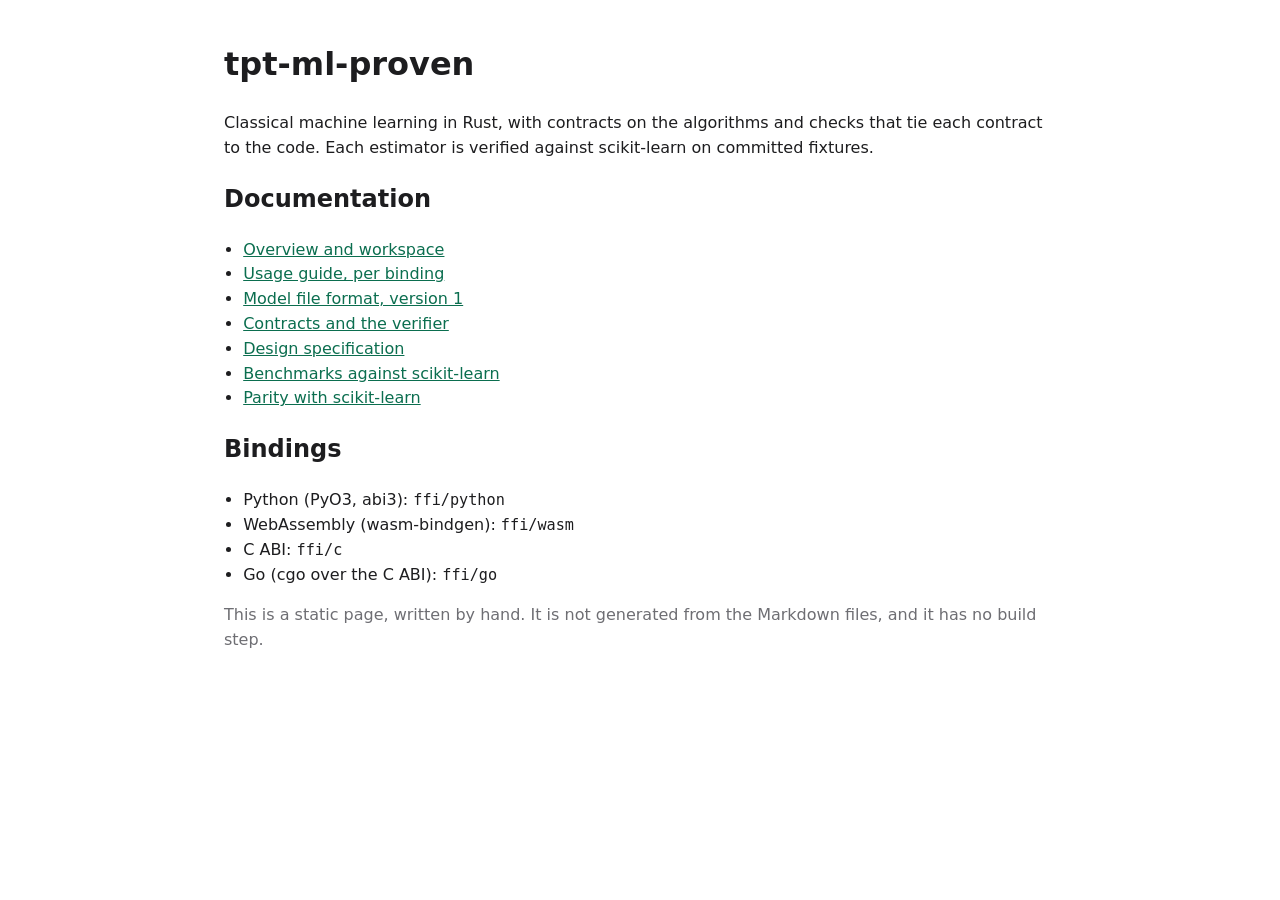
==== docs/site/index.html @ 31a2ff52 "Update every README and CHANGELOG for Phases 8 to 10 Crate READMEs now list the implemented estimato" ====
<!doctype html>
<html lang="en">
<head>
<meta charset="utf-8">
<meta name="viewport" content="width=device-width, initial-scale=1">
<title>tpt-ml-proven</title>
<style>
  :root { color-scheme: light dark; --fg: #1d1d1f; --bg: #ffffff; --muted: #6e6e73; --accent: #0b6e4f; }
  @media (prefers-color-scheme: dark) { :root:not([data-theme="light"]) { --fg: #f5f5f7; --bg: #161618; --muted: #a1a1a6; --accent: #53c79f; } }
  body { margin: 0; font-family: system-ui, sans-serif; color: var(--fg); background: var(--bg); line-height: 1.55; }
  main { max-width: 52rem; margin: 0 auto; padding: 2.5rem 1rem; }
  h1 { margin-top: 0; }
  a { color: var(--accent); }
  .muted { color: var(--muted); }
  ul { padding-left: 1.2rem; }
  code { font-family: ui-monospace, monospace; font-size: 0.95em; }
</style>
</head>
<body>
<main>
  <h1>tpt-ml-proven</h1>
  <p>Classical machine learning in Rust, with contracts on the algorithms and checks that tie
  each contract to the code. Each estimator is verified against scikit-learn on committed
  fixtures.</p>

  <h2>Documentation</h2>
  <ul>
    <li><a href="https://github.com/tpt-solutions/tpt-ml-proven/blob/master/README.md">Overview and workspace</a></li>
    <li><a href="https://github.com/tpt-solutions/tpt-ml-proven/blob/master/docs/usage.md">Usage guide, per binding</a></li>
    <li><a href="https://github.com/tpt-solutions/tpt-ml-proven/blob/master/docs/model-format.md">Model file format, version 1</a></li>
    <li><a href="https://github.com/tpt-solutions/tpt-ml-proven/blob/master/docs/contracts/README.md">Contracts and the verifier</a></li>
    <li><a href="https://github.com/tpt-solutions/tpt-ml-proven/blob/master/docs/DESIGN.md">Design specification</a></li>
    <li><a href="https://github.com/tpt-solutions/tpt-ml-proven/blob/master/docs/benchmarks.md">Benchmarks against scikit-learn</a></li>
    <li><a href="https://github.com/tpt-solutions/tpt-ml-proven/blob/master/docs/parity.md">Parity with scikit-learn</a></li>
  </ul>

  <h2>Bindings</h2>
  <ul>
    <li>Python (PyO3, abi3): <code>ffi/python</code></li>
    <li>WebAssembly (wasm-bindgen): <code>ffi/wasm</code></li>
    <li>C ABI: <code>ffi/c</code></li>
    <li>Go (cgo over the C ABI): <code>ffi/go</code></li>
  </ul>

  <p class="muted">This is a static page, written by hand. It is not generated from the Markdown
  files, and it has no build step.</p>
</main>
</body>
</html>
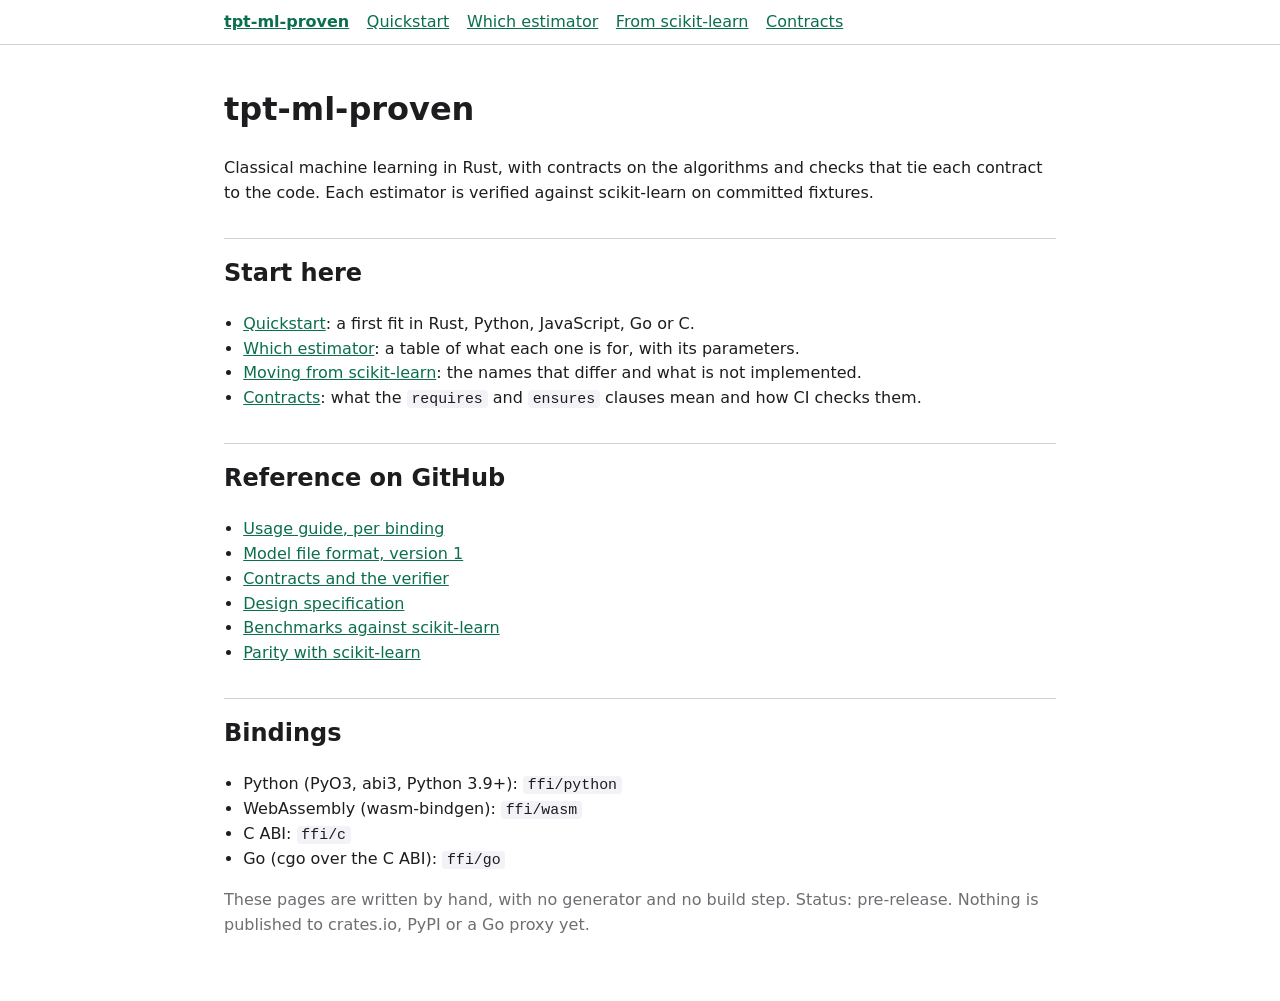
==== commit fc7cb5c0: "Extend the docs site and publish it with GitHub Pages docs/site gains a quickstart for Rust, Python," ====
--- a/docs/site/index.html
+++ b/docs/site/index.html
@@ -4,28 +4,34 @@
 <meta charset="utf-8">
 <meta name="viewport" content="width=device-width, initial-scale=1">
 <title>tpt-ml-proven</title>
-<style>
-  :root { color-scheme: light dark; --fg: #1d1d1f; --bg: #ffffff; --muted: #6e6e73; --accent: #0b6e4f; }
-  @media (prefers-color-scheme: dark) { :root:not([data-theme="light"]) { --fg: #f5f5f7; --bg: #161618; --muted: #a1a1a6; --accent: #53c79f; } }
-  body { margin: 0; font-family: system-ui, sans-serif; color: var(--fg); background: var(--bg); line-height: 1.55; }
-  main { max-width: 52rem; margin: 0 auto; padding: 2.5rem 1rem; }
-  h1 { margin-top: 0; }
-  a { color: var(--accent); }
-  .muted { color: var(--muted); }
-  ul { padding-left: 1.2rem; }
-  code { font-family: ui-monospace, monospace; font-size: 0.95em; }
-</style>
+<link rel="stylesheet" href="site.css">
 </head>
 <body>
+<nav class="site" aria-label="Site">
+  <ul>
+    <li><a href="index.html"><strong>tpt-ml-proven</strong></a></li>
+    <li><a href="quickstart.html">Quickstart</a></li>
+    <li><a href="estimators.html">Which estimator</a></li>
+    <li><a href="migrating.html">From scikit-learn</a></li>
+    <li><a href="contracts.html">Contracts</a></li>
+  </ul>
+</nav>
 <main>
   <h1>tpt-ml-proven</h1>
   <p>Classical machine learning in Rust, with contracts on the algorithms and checks that tie
   each contract to the code. Each estimator is verified against scikit-learn on committed
   fixtures.</p>
 
-  <h2>Documentation</h2>
+  <h2>Start here</h2>
   <ul>
-    <li><a href="https://github.com/tpt-solutions/tpt-ml-proven/blob/master/README.md">Overview and workspace</a></li>
+    <li><a href="quickstart.html">Quickstart</a>: a first fit in Rust, Python, JavaScript, Go or C.</li>
+    <li><a href="estimators.html">Which estimator</a>: a table of what each one is for, with its parameters.</li>
+    <li><a href="migrating.html">Moving from scikit-learn</a>: the names that differ and what is not implemented.</li>
+    <li><a href="contracts.html">Contracts</a>: what the <code>requires</code> and <code>ensures</code> clauses mean and how CI checks them.</li>
+  </ul>
+
+  <h2>Reference on GitHub</h2>
+  <ul>
     <li><a href="https://github.com/tpt-solutions/tpt-ml-proven/blob/master/docs/usage.md">Usage guide, per binding</a></li>
     <li><a href="https://github.com/tpt-solutions/tpt-ml-proven/blob/master/docs/model-format.md">Model file format, version 1</a></li>
     <li><a href="https://github.com/tpt-solutions/tpt-ml-proven/blob/master/docs/contracts/README.md">Contracts and the verifier</a></li>
@@ -36,14 +42,14 @@
 
   <h2>Bindings</h2>
   <ul>
-    <li>Python (PyO3, abi3): <code>ffi/python</code></li>
+    <li>Python (PyO3, abi3, Python 3.9+): <code>ffi/python</code></li>
     <li>WebAssembly (wasm-bindgen): <code>ffi/wasm</code></li>
     <li>C ABI: <code>ffi/c</code></li>
     <li>Go (cgo over the C ABI): <code>ffi/go</code></li>
   </ul>
 
-  <p class="muted">This is a static page, written by hand. It is not generated from the Markdown
-  files, and it has no build step.</p>
+  <p class="muted">These pages are written by hand, with no generator and no build step. Status: pre-release.
+  Nothing is published to crates.io, PyPI or a Go proxy yet.</p>
 </main>
 </body>
 </html>
--- a/docs/site/site.css
+++ b/docs/site/site.css
@@ -0,0 +1,84 @@
+:root {
+  color-scheme: light dark;
+  --fg: #1d1d1f;
+  --bg: #ffffff;
+  --muted: #6e6e73;
+  --accent: #0b6e4f;
+  --rule: #d2d2d7;
+  --code-bg: #f2f2f7;
+}
+@media (prefers-color-scheme: dark) {
+  :root:not([data-theme="light"]) {
+    --fg: #f5f5f7;
+    --bg: #161618;
+    --muted: #a1a1a6;
+    --accent: #53c79f;
+    --rule: #3a3a3c;
+    --code-bg: #2c2c2e;
+  }
+}
+:root[data-theme="dark"] {
+  --fg: #f5f5f7;
+  --bg: #161618;
+  --muted: #a1a1a6;
+  --accent: #53c79f;
+  --rule: #3a3a3c;
+  --code-bg: #2c2c2e;
+}
+
+body {
+  margin: 0;
+  font-family: system-ui, sans-serif;
+  color: var(--fg);
+  background: var(--bg);
+  line-height: 1.55;
+}
+main {
+  max-width: 52rem;
+  margin: 0 auto;
+  padding: 2rem 1rem 3rem;
+}
+nav.site {
+  border-bottom: 1px solid var(--rule);
+  padding: 0.6rem 1rem;
+}
+nav.site ul {
+  list-style: none;
+  margin: 0 auto;
+  padding: 0;
+  max-width: 52rem;
+  display: flex;
+  flex-wrap: wrap;
+  gap: 0.4rem 1.1rem;
+}
+h1 { margin-top: 0.5rem; }
+h2 { margin-top: 2rem; border-top: 1px solid var(--rule); padding-top: 1rem; }
+a { color: var(--accent); }
+.muted { color: var(--muted); }
+ul, ol { padding-left: 1.2rem; }
+code, pre {
+  font-family: ui-monospace, Consolas, monospace;
+  font-size: 0.93em;
+}
+code { background: var(--code-bg); padding: 0.05rem 0.3rem; border-radius: 4px; }
+pre {
+  background: var(--code-bg);
+  padding: 0.8rem 1rem;
+  border-radius: 6px;
+  overflow-x: auto;
+}
+pre code { background: none; padding: 0; }
+table {
+  border-collapse: collapse;
+  width: 100%;
+  display: block;
+  overflow-x: auto;
+  font-size: 0.94em;
+}
+th, td {
+  text-align: left;
+  padding: 0.4rem 0.6rem;
+  border-bottom: 1px solid var(--rule);
+  vertical-align: top;
+}
+th { font-weight: 600; }
